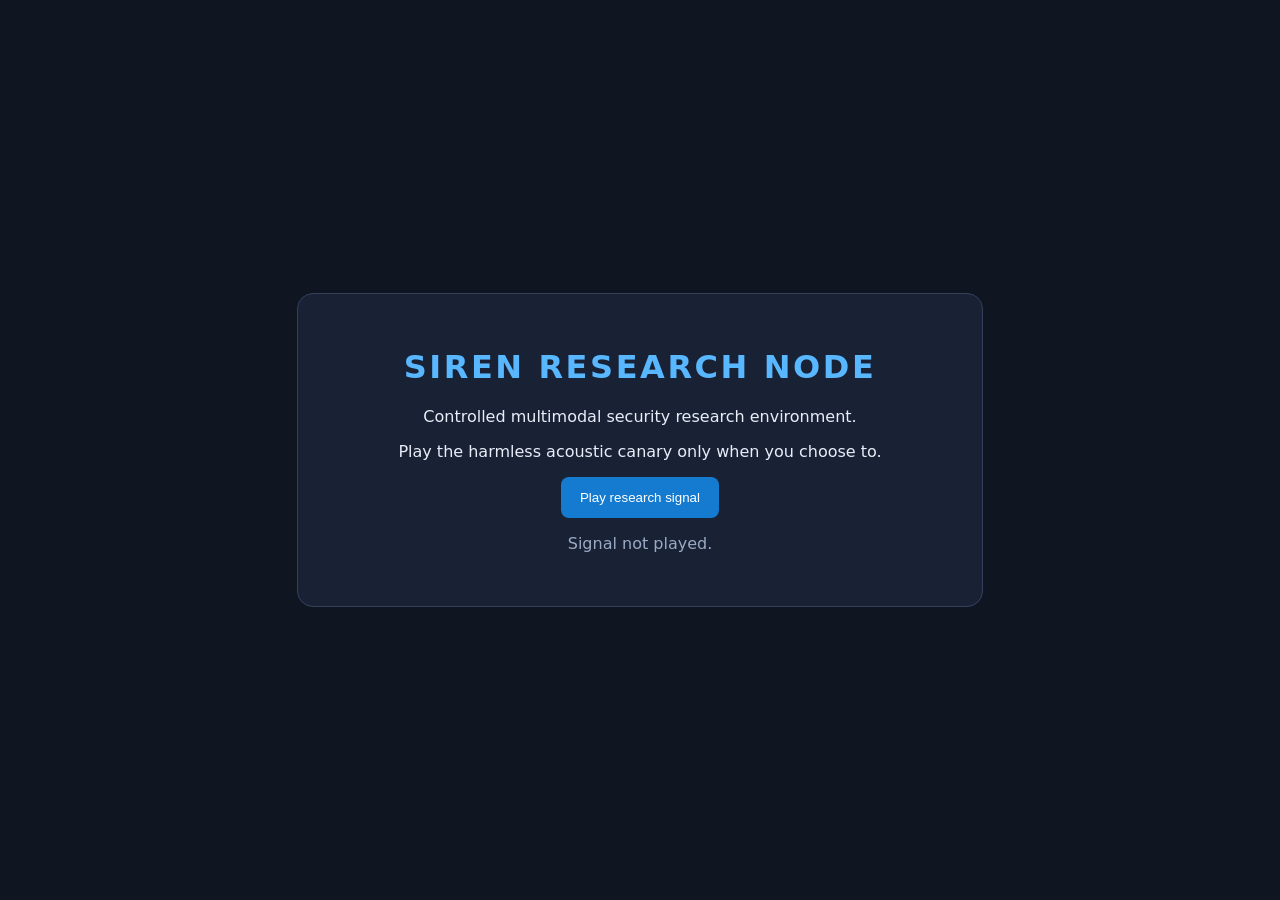
==== src/siren_trap/decoy_firewall/templates/decoy.html @ a5b091a7 "feat: add Siren-Trap defensive research foundation" ====
<!doctype html>
<html lang="en">
<head>
  <meta charset="utf-8">
  <meta name="viewport" content="width=device-width, initial-scale=1">
  <meta name="referrer" content="no-referrer">
  <title>Siren-Trap Research Node</title>
  <style>
    :root { color-scheme: dark; font-family: system-ui, sans-serif; }
    body { margin: 0; min-height: 100vh; display: grid; place-items: center;
      background: #101522; color: #e8edf7; }
    main { width: min(90%, 620px); padding: 2rem; border: 1px solid #34415c;
      border-radius: 16px; background: #192235; text-align: center; }
    h1 { color: #58b7ff; letter-spacing: .08em; }
    button { padding: .8rem 1.2rem; border: 0; border-radius: 8px;
      background: #147bd1; color: white; cursor: pointer; }
    #status { color: #9baac4; min-height: 1.5em; }
  </style>
</head>
<body>
  <main>
    <h1>SIREN RESEARCH NODE</h1>
    <p>Controlled multimodal security research environment.</p>
    <p>Play the harmless acoustic canary only when you choose to.</p>
    <button id="play" type="button">Play research signal</button>
    <p id="status" role="status" aria-live="polite">Signal not played.</p>
    <audio id="canary" preload="none">
      <source src="/audio/canary.wav" type="audio/wav">
    </audio>
  </main>
  <script>
    const button = document.getElementById("play");
    const audio = document.getElementById("canary");
    const status = document.getElementById("status");
    button.addEventListener("click", async () => {
      try {
        audio.src = "/audio/canary.wav";
        await audio.play();
        status.textContent = "Research signal playing.";
      } catch {
        status.textContent = "Playback unavailable. Check audio support.";
      }
    });
  </script>
</body>
</html>
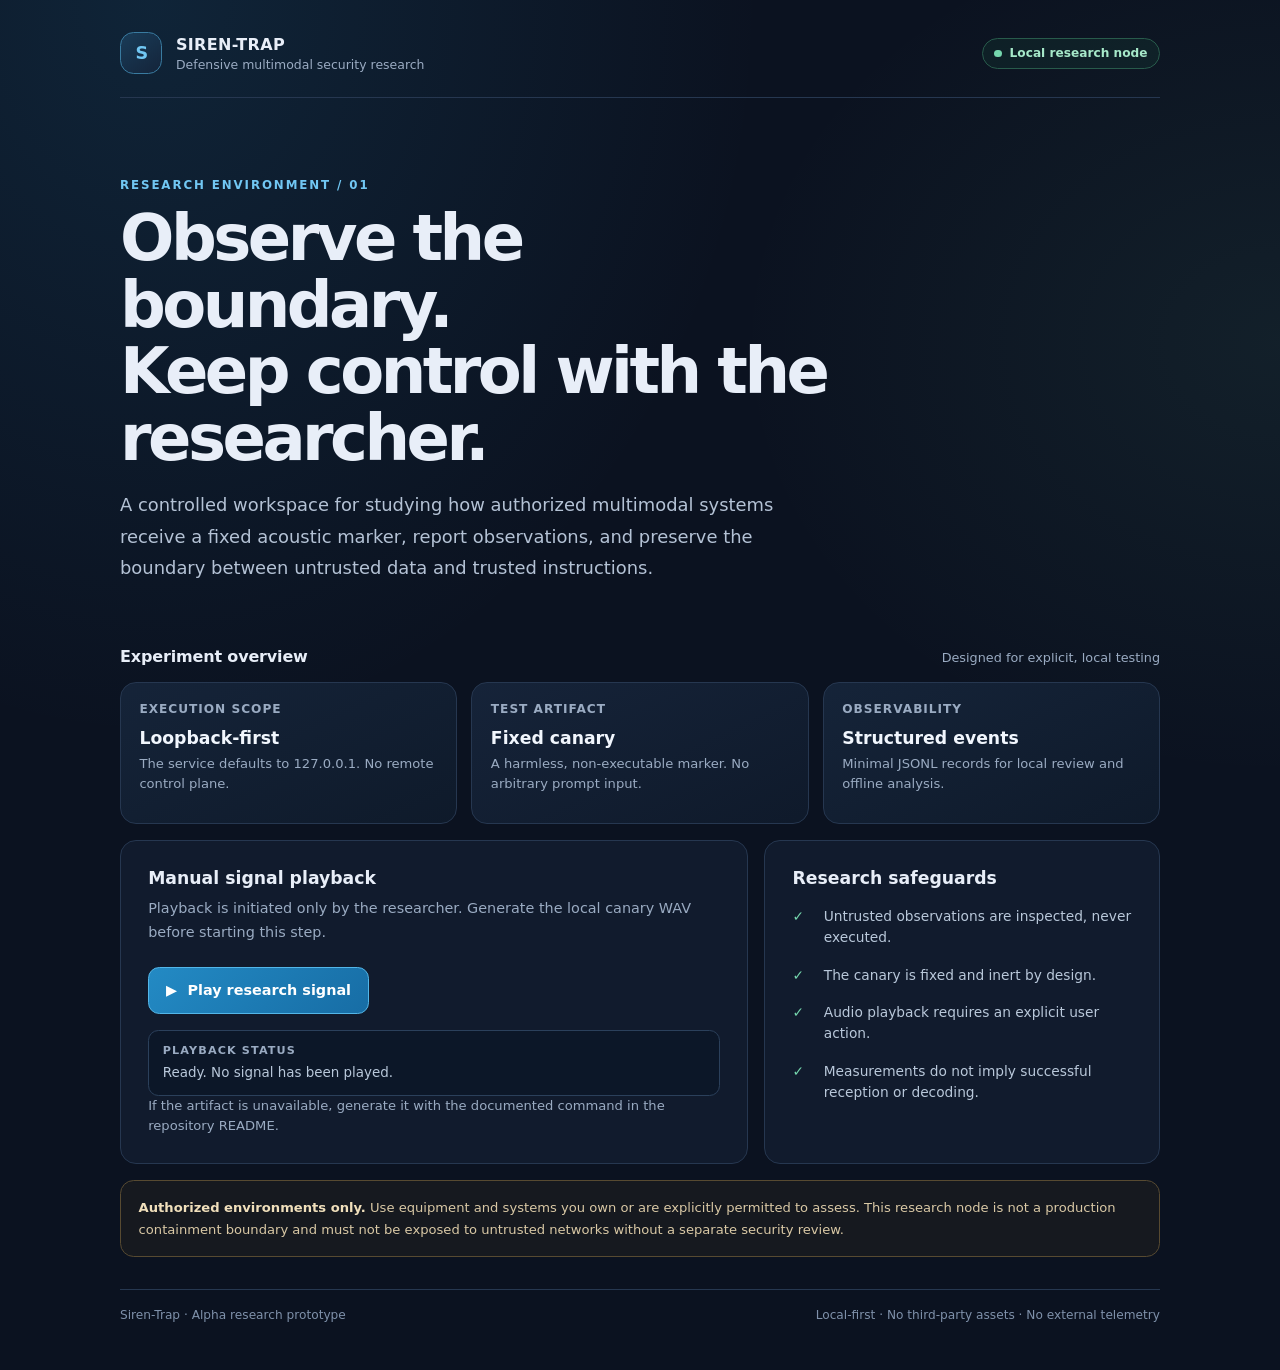
==== commit 567c0e90: "feat: elevate local research preview interface" ====
--- a/src/siren_trap/decoy_firewall/templates/decoy.html
+++ b/src/siren_trap/decoy_firewall/templates/decoy.html
@@ -4,42 +4,343 @@
   <meta charset="utf-8">
   <meta name="viewport" content="width=device-width, initial-scale=1">
   <meta name="referrer" content="no-referrer">
-  <title>Siren-Trap Research Node</title>
+  <meta name="color-scheme" content="dark">
+  <meta name="theme-color" content="#0b1220">
+  <title>Siren-Trap | Local Research Node</title>
   <style>
-    :root { color-scheme: dark; font-family: system-ui, sans-serif; }
-    body { margin: 0; min-height: 100vh; display: grid; place-items: center;
-      background: #101522; color: #e8edf7; }
-    main { width: min(90%, 620px); padding: 2rem; border: 1px solid #34415c;
-      border-radius: 16px; background: #192235; text-align: center; }
-    h1 { color: #58b7ff; letter-spacing: .08em; }
-    button { padding: .8rem 1.2rem; border: 0; border-radius: 8px;
-      background: #147bd1; color: white; cursor: pointer; }
-    #status { color: #9baac4; min-height: 1.5em; }
+    :root {
+      color-scheme: dark;
+      font-family: Inter, ui-sans-serif, system-ui, -apple-system, BlinkMacSystemFont, "Segoe UI", sans-serif;
+      background: #0b1220;
+      color: #e8eef8;
+      font-synthesis: none;
+      text-rendering: optimizeLegibility;
+      --surface: #111c2e;
+      --surface-raised: #16243a;
+      --line: #263750;
+      --muted: #9aabc2;
+      --accent: #71c7f3;
+      --accent-strong: #2d9ed8;
+      --green: #75d6ad;
+    }
+
+    * { box-sizing: border-box; }
+
+    body {
+      min-width: 320px;
+      min-height: 100vh;
+      margin: 0;
+      background:
+        radial-gradient(ellipse at 12% 0%, rgb(45 158 216 / 13%), transparent 38rem),
+        radial-gradient(ellipse at 100% 25%, rgb(117 214 173 / 7%), transparent 34rem),
+        #0b1220;
+    }
+
+    .shell { width: min(100% - 2rem, 1040px); margin: 0 auto; padding: 2rem 0 3rem; }
+
+    .topbar {
+      display: flex;
+      align-items: center;
+      justify-content: space-between;
+      gap: 1rem;
+      padding-bottom: 1.4rem;
+      border-bottom: 1px solid var(--line);
+    }
+
+    .brand { display: flex; align-items: center; gap: .85rem; }
+    .brand-mark {
+      display: grid;
+      width: 2.65rem;
+      height: 2.65rem;
+      place-items: center;
+      border: 1px solid #397ba0;
+      border-radius: .85rem;
+      background: linear-gradient(145deg, #193c58, #14243a);
+      color: var(--accent);
+      font-size: 1.1rem;
+      font-weight: 800;
+      letter-spacing: -.08em;
+    }
+    .brand-name { margin: 0; font-size: 1rem; font-weight: 750; letter-spacing: .02em; }
+    .brand-caption { margin: .2rem 0 0; color: var(--muted); font-size: .78rem; }
+
+    .scope-pill {
+      display: inline-flex;
+      align-items: center;
+      gap: .5rem;
+      padding: .48rem .72rem;
+      border: 1px solid #285b4b;
+      border-radius: 999px;
+      background: rgb(29 91 69 / 17%);
+      color: #a6e8c9;
+      font-size: .76rem;
+      font-weight: 650;
+      white-space: nowrap;
+    }
+    .scope-pill::before {
+      width: .45rem;
+      height: .45rem;
+      border-radius: 50%;
+      background: var(--green);
+      content: "";
+    }
+
+    .hero { padding: clamp(2.5rem, 7vw, 5rem) 0 2rem; max-width: 760px; }
+    .eyebrow {
+      margin: 0 0 .85rem;
+      color: var(--accent);
+      font-size: .74rem;
+      font-weight: 750;
+      letter-spacing: .16em;
+      text-transform: uppercase;
+    }
+    h1 {
+      max-width: 720px;
+      margin: 0;
+      font-size: clamp(2.1rem, 6vw, 4rem);
+      line-height: 1.04;
+      letter-spacing: -.055em;
+    }
+    .hero-copy { max-width: 660px; margin: 1.1rem 0 0; color: #b4c2d5; font-size: clamp(1rem, 2vw, 1.12rem); line-height: 1.75; }
+
+    .section-heading {
+      display: flex;
+      align-items: baseline;
+      justify-content: space-between;
+      gap: 1rem;
+      margin: 2rem 0 1rem;
+    }
+    .section-heading h2 { margin: 0; font-size: 1rem; letter-spacing: -.01em; }
+    .section-heading p { margin: 0; color: var(--muted); font-size: .8rem; }
+
+    .overview {
+      display: grid;
+      grid-template-columns: repeat(3, minmax(0, 1fr));
+      gap: .9rem;
+    }
+    .metric {
+      min-height: 142px;
+      padding: 1.15rem;
+      border: 1px solid var(--line);
+      border-radius: 1rem;
+      background: linear-gradient(155deg, rgb(22 36 58 / 96%), rgb(15 26 43 / 96%));
+    }
+    .metric-label { margin: 0; color: var(--muted); font-size: .76rem; font-weight: 650; letter-spacing: .08em; text-transform: uppercase; }
+    .metric-value { margin: .8rem 0 .35rem; color: #f1f6fd; font-size: 1.08rem; font-weight: 720; }
+    .metric-note { margin: 0; color: #9aabc2; font-size: .82rem; line-height: 1.5; }
+
+    .workspace {
+      display: grid;
+      grid-template-columns: minmax(0, 1.35fr) minmax(250px, .85fr);
+      gap: 1rem;
+      margin-top: 1rem;
+    }
+    .panel {
+      padding: clamp(1.2rem, 3vw, 1.7rem);
+      border: 1px solid var(--line);
+      border-radius: 1rem;
+      background: rgb(17 28 46 / 94%);
+    }
+    .panel h2 { margin: 0; font-size: 1.08rem; }
+    .panel-intro { margin: .55rem 0 1.4rem; color: var(--muted); font-size: .9rem; line-height: 1.65; }
+
+    button {
+      display: inline-flex;
+      min-height: 2.9rem;
+      align-items: center;
+      justify-content: center;
+      gap: .65rem;
+      padding: .78rem 1.05rem;
+      border: 1px solid #53b6e8;
+      border-radius: .7rem;
+      background: linear-gradient(135deg, #238ac4, #176da5);
+      color: white;
+      font: inherit;
+      font-size: .9rem;
+      font-weight: 720;
+      cursor: pointer;
+      transition: filter 150ms ease, transform 150ms ease;
+    }
+    button:hover { filter: brightness(1.12); transform: translateY(-1px); }
+    button:focus-visible { outline: 3px solid #a5e1ff; outline-offset: 3px; }
+    button:active { transform: translateY(0); }
+
+    #status {
+      min-height: 2.8rem;
+      margin: 1rem 0 0;
+      padding: .75rem .85rem;
+      border: 1px solid #2b405b;
+      border-radius: .65rem;
+      background: #0c1728;
+      color: #b9c8da;
+      font-size: .84rem;
+      line-height: 1.5;
+    }
+    .status-label { display: block; margin-bottom: .25rem; color: var(--muted); font-size: .7rem; font-weight: 700; letter-spacing: .1em; text-transform: uppercase; }
+
+    .principles { display: grid; gap: 1rem; margin: 1.1rem 0 0; padding: 0; list-style: none; }
+    .principles li { display: grid; grid-template-columns: 1.3rem 1fr; gap: .65rem; color: #b9c8da; font-size: .86rem; line-height: 1.55; }
+    .principles li::before { color: var(--green); content: "✓"; font-weight: 800; }
+
+    .notice {
+      margin-top: 1rem;
+      padding: 1rem 1.1rem;
+      border: 1px solid #574a31;
+      border-radius: .85rem;
+      background: rgb(91 69 29 / 13%);
+      color: #d9c8a5;
+      font-size: .82rem;
+      line-height: 1.65;
+    }
+    .notice strong { color: #f0dfbb; }
+
+    footer {
+      display: flex;
+      flex-wrap: wrap;
+      justify-content: space-between;
+      gap: .6rem 1rem;
+      margin-top: 2rem;
+      padding-top: 1.1rem;
+      border-top: 1px solid var(--line);
+      color: #7f91aa;
+      font-size: .76rem;
+    }
+
+    @media (max-width: 720px) {
+      .overview { grid-template-columns: 1fr; }
+      .metric { min-height: auto; }
+      .workspace { grid-template-columns: 1fr; }
+      .section-heading { align-items: flex-start; flex-direction: column; gap: .35rem; }
+    }
+    @media (max-width: 440px) {
+      .shell { width: min(100% - 1.25rem, 1040px); padding-top: 1.25rem; }
+      .brand-caption { max-width: 165px; }
+      .scope-pill { padding: .42rem .55rem; font-size: .68rem; }
+    }
+    @media (prefers-reduced-motion: reduce) {
+      *, *::before, *::after { scroll-behavior: auto !important; transition-duration: .01ms !important; }
+    }
   </style>
 </head>
 <body>
-  <main>
-    <h1>SIREN RESEARCH NODE</h1>
-    <p>Controlled multimodal security research environment.</p>
-    <p>Play the harmless acoustic canary only when you choose to.</p>
-    <button id="play" type="button">Play research signal</button>
-    <p id="status" role="status" aria-live="polite">Signal not played.</p>
-    <audio id="canary" preload="none">
-      <source src="/audio/canary.wav" type="audio/wav">
-    </audio>
-  </main>
+  <div class="shell">
+    <header class="topbar">
+      <div class="brand" aria-label="Siren-Trap">
+        <div class="brand-mark" aria-hidden="true">S</div>
+        <div>
+          <p class="brand-name">SIREN-TRAP</p>
+          <p class="brand-caption">Defensive multimodal security research</p>
+        </div>
+      </div>
+      <span class="scope-pill">Local research node</span>
+    </header>
+
+    <main>
+      <section class="hero" aria-labelledby="page-title">
+        <p class="eyebrow">Research environment / 01</p>
+        <h1 id="page-title">Observe the boundary.<br>Keep control with the researcher.</h1>
+        <p class="hero-copy">
+          A controlled workspace for studying how authorized multimodal systems
+          receive a fixed acoustic marker, report observations, and preserve
+          the boundary between untrusted data and trusted instructions.
+        </p>
+      </section>
+
+      <section aria-labelledby="overview-title">
+        <div class="section-heading">
+          <h2 id="overview-title">Experiment overview</h2>
+          <p>Designed for explicit, local testing</p>
+        </div>
+        <div class="overview">
+          <article class="metric">
+            <p class="metric-label">Execution scope</p>
+            <p class="metric-value">Loopback-first</p>
+            <p class="metric-note">The service defaults to 127.0.0.1. No remote control plane.</p>
+          </article>
+          <article class="metric">
+            <p class="metric-label">Test artifact</p>
+            <p class="metric-value">Fixed canary</p>
+            <p class="metric-note">A harmless, non-executable marker. No arbitrary prompt input.</p>
+          </article>
+          <article class="metric">
+            <p class="metric-label">Observability</p>
+            <p class="metric-value">Structured events</p>
+            <p class="metric-note">Minimal JSONL records for local review and offline analysis.</p>
+          </article>
+        </div>
+      </section>
+
+      <section class="workspace" aria-label="Research controls and safeguards">
+        <article class="panel">
+          <h2>Manual signal playback</h2>
+          <p class="panel-intro">
+            Playback is initiated only by the researcher. Generate the local
+            canary WAV before starting this step.
+          </p>
+          <button id="play" type="button" aria-describedby="playback-help">
+            <span aria-hidden="true">▶</span>
+            Play research signal
+          </button>
+          <audio id="canary" preload="none">
+            <source src="/audio/canary.wav" type="audio/wav">
+          </audio>
+          <p id="status" role="status" aria-live="polite">
+            <span class="status-label">Playback status</span>
+            Ready. No signal has been played.
+          </p>
+          <p id="playback-help" class="metric-note">
+            If the artifact is unavailable, generate it with the documented
+            command in the repository README.
+          </p>
+        </article>
+
+        <aside class="panel">
+          <h2>Research safeguards</h2>
+          <ul class="principles">
+            <li>Untrusted observations are inspected, never executed.</li>
+            <li>The canary is fixed and inert by design.</li>
+            <li>Audio playback requires an explicit user action.</li>
+            <li>Measurements do not imply successful reception or decoding.</li>
+          </ul>
+        </aside>
+      </section>
+
+      <aside class="notice" aria-label="Authorization notice">
+        <strong>Authorized environments only.</strong>
+        Use equipment and systems you own or are explicitly permitted to assess.
+        This research node is not a production containment boundary and must not
+        be exposed to untrusted networks without a separate security review.
+      </aside>
+    </main>
+
+    <footer>
+      <span>Siren-Trap · Alpha research prototype</span>
+      <span>Local-first · No third-party assets · No external telemetry</span>
+    </footer>
+  </div>
+
   <script>
     const button = document.getElementById("play");
     const audio = document.getElementById("canary");
     const status = document.getElementById("status");
+
     button.addEventListener("click", async () => {
+      status.textContent = "Requesting local canary audio…";
       try {
         audio.src = "/audio/canary.wav";
         await audio.play();
-        status.textContent = "Research signal playing.";
+        status.textContent = "Research signal is playing.";
       } catch {
-        status.textContent = "Playback unavailable. Check audio support.";
+        status.textContent =
+          "Playback unavailable. Generate the canary WAV and verify browser audio support.";
       }
+    });
+
+    audio.addEventListener("ended", () => {
+      status.textContent = "Playback complete. Review receiver-side evidence separately.";
+    });
+    audio.addEventListener("error", () => {
+      status.textContent = "Canary audio could not be loaded. Generate the local WAV artifact first.";
     });
   </script>
 </body>
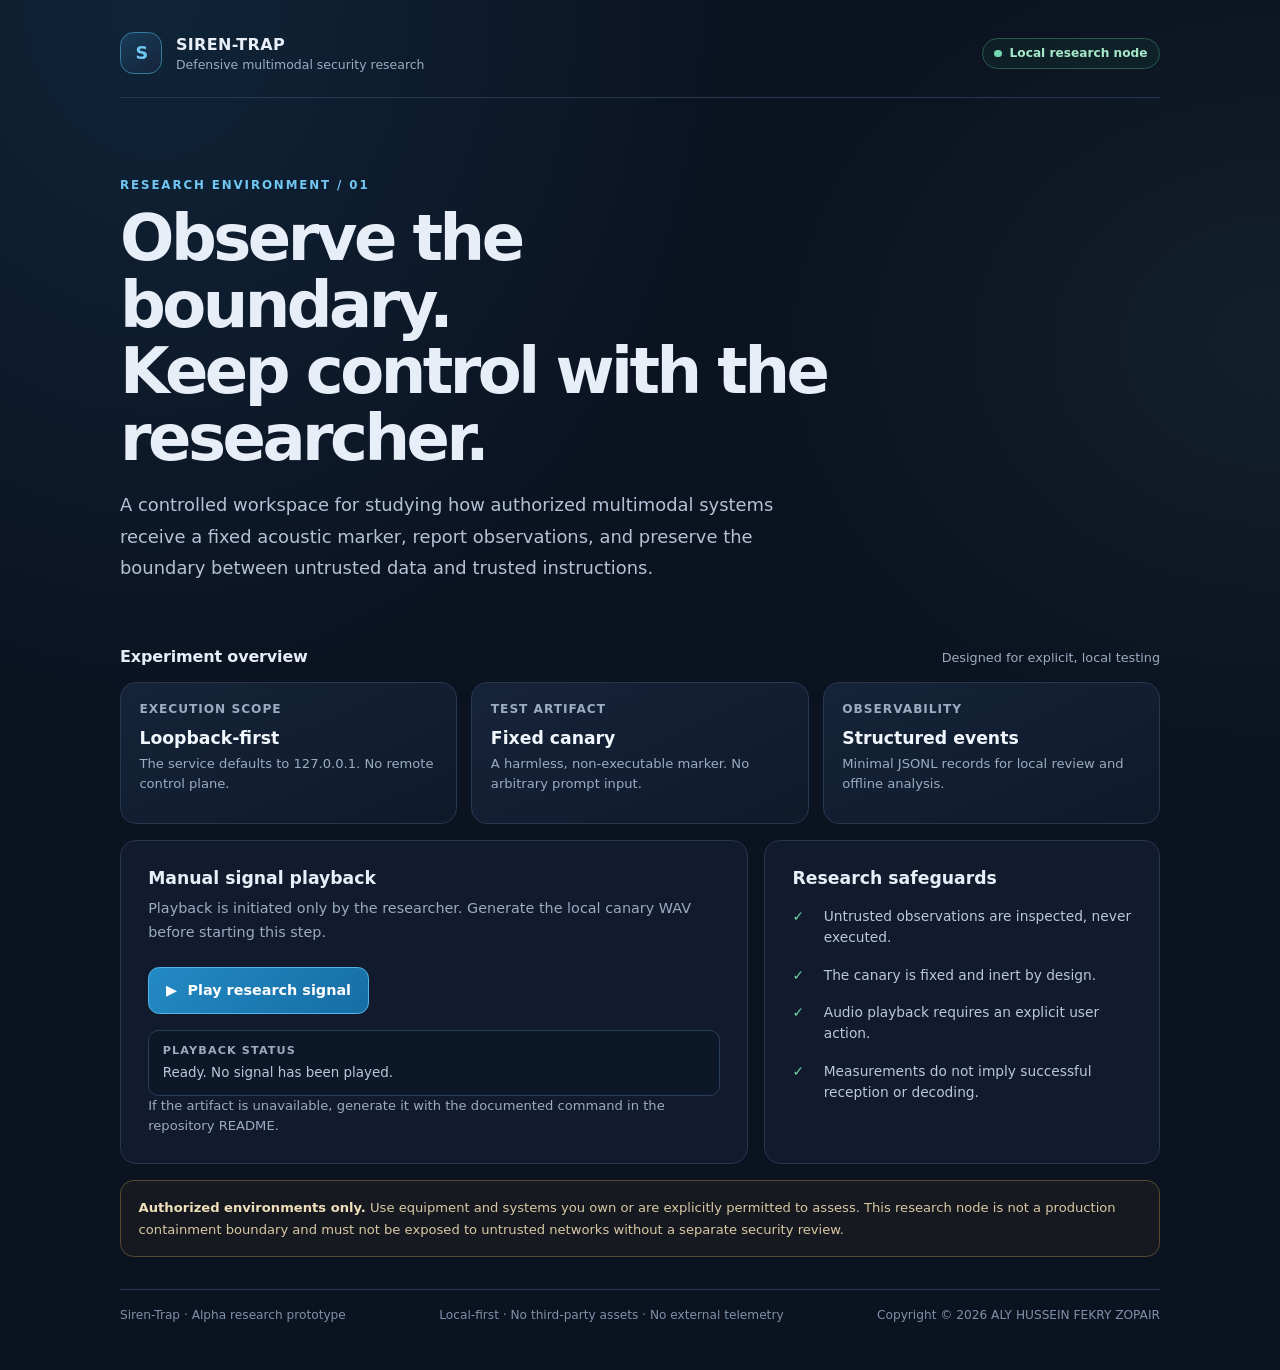
==== commit 5f7e0f45: "docs: display approved copyright attribution in preview" ====
--- a/src/siren_trap/decoy_firewall/templates/decoy.html
+++ b/src/siren_trap/decoy_firewall/templates/decoy.html
@@ -316,6 +316,7 @@
     <footer>
       <span>Siren-Trap · Alpha research prototype</span>
       <span>Local-first · No third-party assets · No external telemetry</span>
+      <span>Copyright © 2026 ALY HUSSEIN FEKRY ZOPAIR</span>
     </footer>
   </div>
 
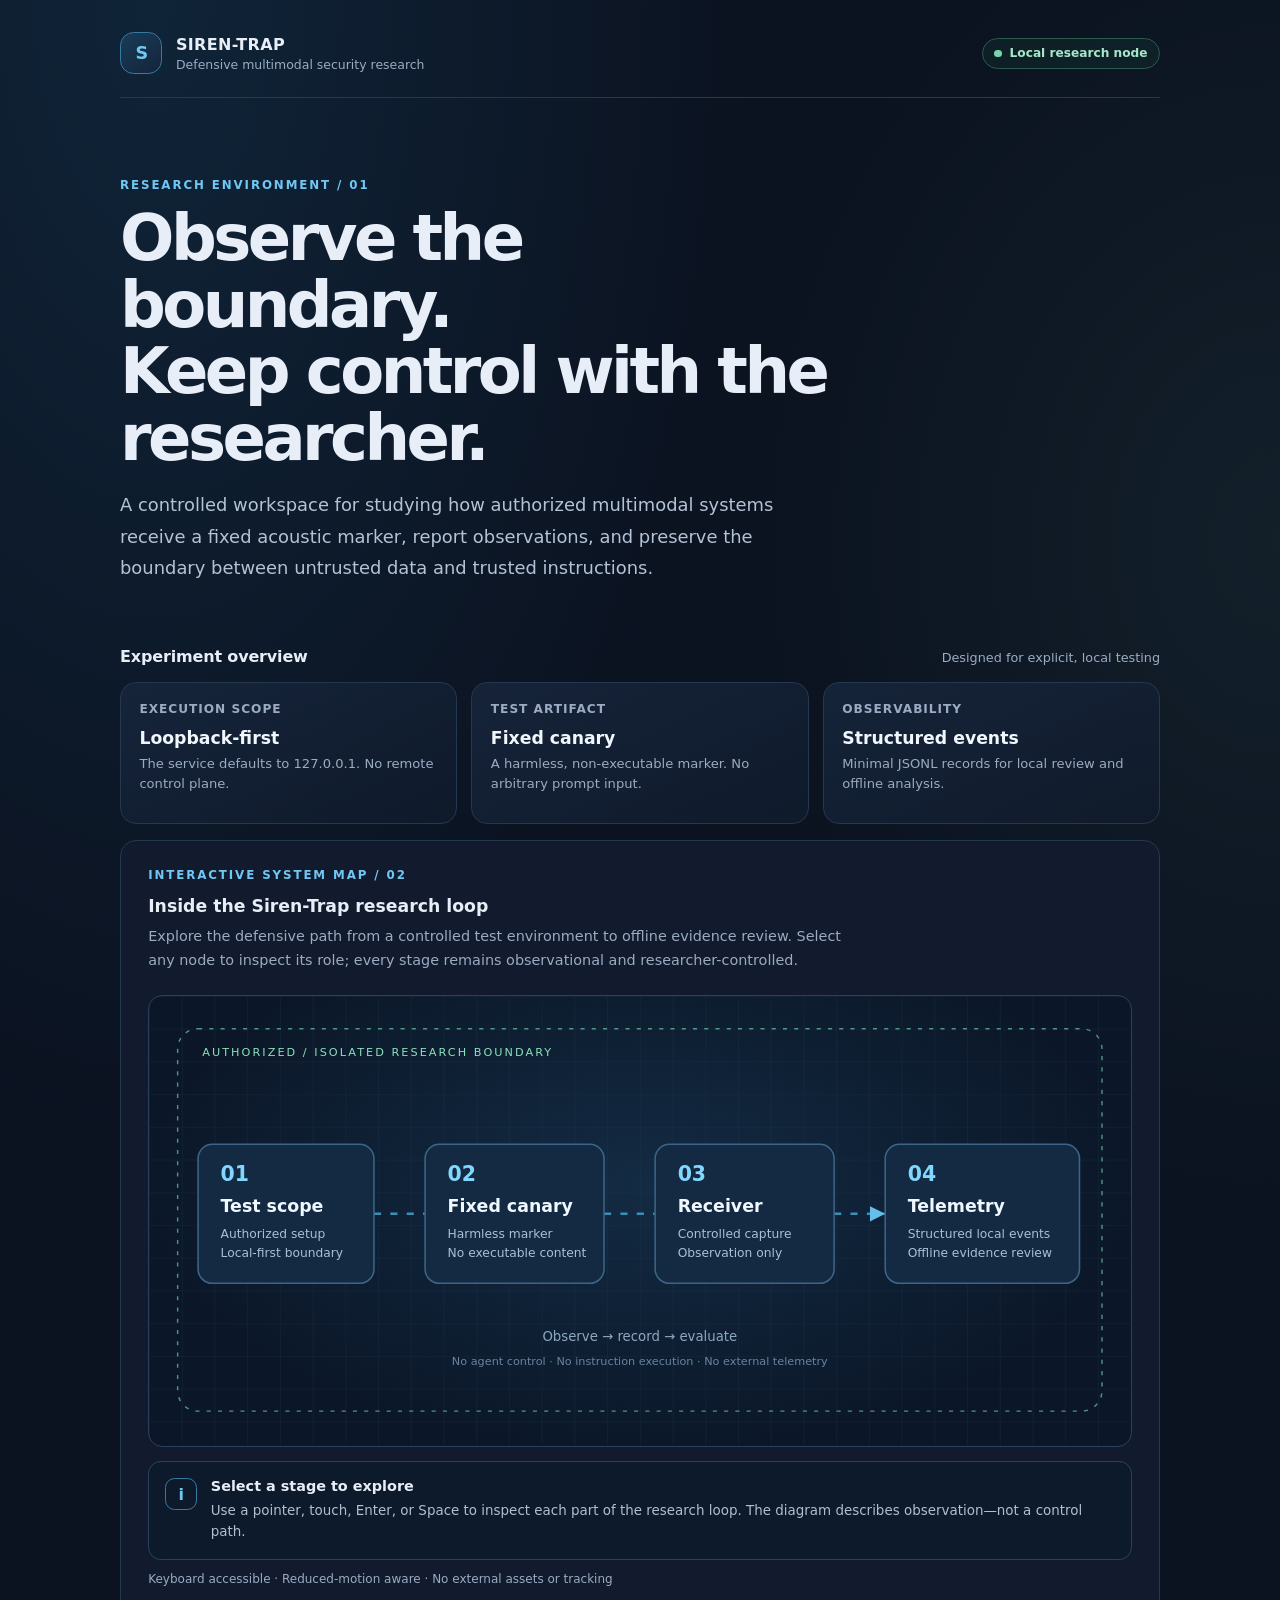
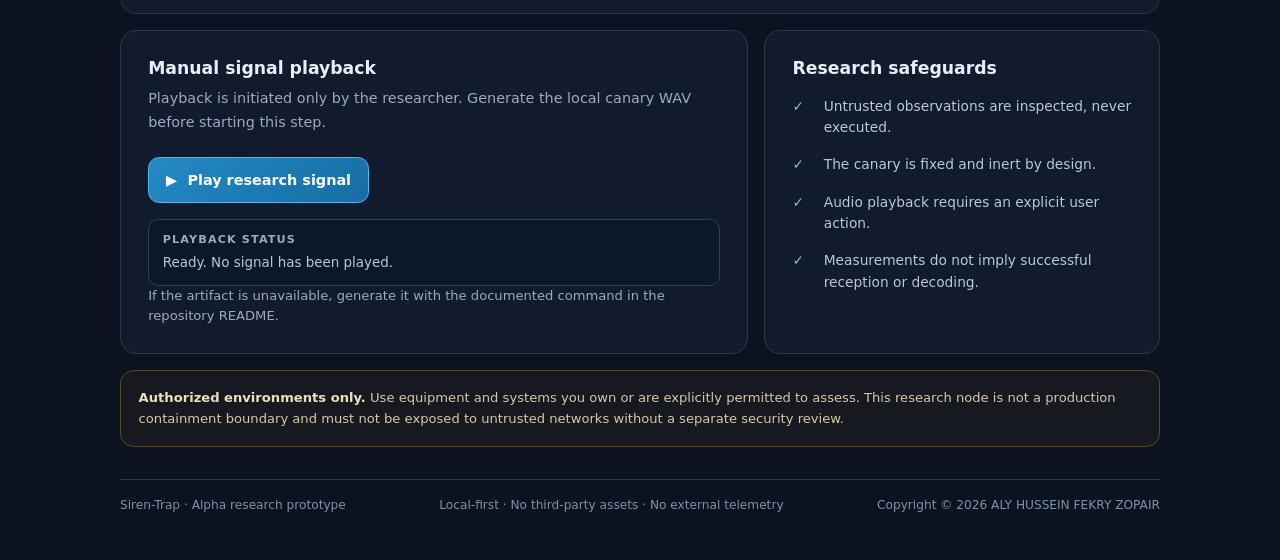
==== commit 360f7ea7: "feat: add interactive defensive architecture map" ====
--- a/src/siren_trap/decoy_firewall/templates/decoy.html
+++ b/src/siren_trap/decoy_firewall/templates/decoy.html
@@ -206,6 +206,36 @@
       font-size: .76rem;
     }
 
+
+
+    .architecture-panel { margin-top: 1rem; overflow: hidden; }
+    .architecture-panel .panel-intro { max-width: 720px; }
+    .architecture-map-wrap {
+      overflow: hidden;
+      border: 1px solid #29415d;
+      border-radius: .9rem;
+      background: radial-gradient(ellipse at 50% 42%, #132b43 0%, #0b1728 72%);
+    }
+    .architecture-map { display: block; width: 100%; height: auto; }
+    .architecture-map .grid-line { stroke: #24405b; stroke-width: 1; opacity: .35; }
+    .architecture-map .route { fill: none; stroke: #3e8db8; stroke-width: 2.5; stroke-dasharray: 7 9; animation: route-flow 18s linear infinite; }
+    .architecture-map .node { cursor: pointer; outline: none; }
+    .architecture-map .node rect { fill: #142a42; stroke: #3b6687; stroke-width: 1.5; transition: stroke 160ms ease, fill 160ms ease, filter 160ms ease; }
+    .architecture-map .node .node-title { fill: #eff7ff; font-size: 17px; font-weight: 700; }
+    .architecture-map .node .node-copy { fill: #a8bfd4; font-size: 12px; }
+    .architecture-map .node .node-icon { fill: #82d7ff; font-size: 20px; font-weight: 800; }
+    .architecture-map .node[aria-pressed="true"] rect,
+    .architecture-map .node:focus-visible rect { fill: #1b3d5a; stroke: #8cddff; stroke-width: 2.5; filter: drop-shadow(0 0 9px rgb(83 182 232 / 38%)); }
+    .architecture-map .node:hover rect { stroke: #8cddff; }
+    .architecture-map .boundary { fill: none; stroke: #75d6ad; stroke-width: 1.4; stroke-dasharray: 4 7; opacity: .65; }
+    .architecture-map .boundary-label { fill: #8ce0ba; font-size: 11px; letter-spacing: 2px; }
+    .architecture-detail { display: flex; align-items: flex-start; gap: .85rem; margin-top: .9rem; padding: 1rem; border: 1px solid #29415d; border-radius: .8rem; background: #0d1a2b; }
+    .architecture-detail-mark { display: grid; width: 2rem; height: 2rem; flex: 0 0 auto; place-items: center; border: 1px solid #397ba0; border-radius: .6rem; color: var(--accent); font-weight: 800; }
+    .architecture-detail h3 { margin: 0; font-size: .9rem; }
+    .architecture-detail p { margin: .35rem 0 0; color: #aebfd2; font-size: .84rem; line-height: 1.6; }
+    .architecture-hint { margin: .75rem 0 0; color: var(--muted); font-size: .75rem; }
+    @keyframes route-flow { to { stroke-dashoffset: -160; } }
+
     @media (max-width: 720px) {
       .overview { grid-template-columns: 1fr; }
       .metric { min-height: auto; }
@@ -270,6 +300,55 @@
         </div>
       </section>
 
+
+
+      <section class="panel architecture-panel" aria-labelledby="architecture-title">
+        <p class="eyebrow">Interactive system map / 02</p>
+        <h2 id="architecture-title">Inside the Siren-Trap research loop</h2>
+        <p class="panel-intro">Explore the defensive path from a controlled test environment to offline evidence review. Select any node to inspect its role; every stage remains observational and researcher-controlled.</p>
+        <div class="architecture-map-wrap">
+          <svg id="architecture-map" class="architecture-map" viewBox="0 0 960 440" role="group" aria-labelledby="architecture-svg-title architecture-svg-desc" xmlns="http://www.w3.org/2000/svg">
+            <title id="architecture-svg-title">Siren-Trap defensive research architecture</title>
+            <desc id="architecture-svg-desc">Four interactive stages: authorized environment, fixed inert canary, controlled receiver and offline telemetry analysis, connected by a one-way observational flow.</desc>
+            <defs>
+              <pattern id="architecture-grid" width="32" height="32" patternUnits="userSpaceOnUse"><path d="M 32 0 L 0 0 0 32" class="grid-line" fill="none"/></pattern>
+              <marker id="architecture-arrow" markerWidth="8" markerHeight="8" refX="6" refY="3" orient="auto"><path d="M0,0 L0,6 L6,3 z" fill="#65bfe9"/></marker>
+            </defs>
+            <rect width="960" height="440" fill="url(#architecture-grid)"/>
+            <rect class="boundary" x="28" y="32" width="904" height="374" rx="20"/>
+            <text class="boundary-label" x="52" y="59">AUTHORIZED / ISOLATED RESEARCH BOUNDARY</text>
+            <path class="route" marker-end="url(#architecture-arrow)" d="M220 213 H270 M445 213 H495 M670 213 H720"/>
+            <g class="node" data-component="environment" role="button" tabindex="0" aria-label="Authorized environment" aria-pressed="false">
+              <rect x="48" y="145" width="172" height="136" rx="14"/>
+              <text class="node-icon" x="70" y="181">01</text><text class="node-title" x="70" y="211">Test scope</text>
+              <text class="node-copy" x="70" y="237">Authorized setup</text><text class="node-copy" x="70" y="255">Local-first boundary</text>
+            </g>
+            <g class="node" data-component="canary" role="button" tabindex="0" aria-label="Fixed inert canary" aria-pressed="false">
+              <rect x="270" y="145" width="175" height="136" rx="14"/>
+              <text class="node-icon" x="292" y="181">02</text><text class="node-title" x="292" y="211">Fixed canary</text>
+              <text class="node-copy" x="292" y="237">Harmless marker</text><text class="node-copy" x="292" y="255">No executable content</text>
+            </g>
+            <g class="node" data-component="receiver" role="button" tabindex="0" aria-label="Controlled receiver and observation" aria-pressed="false">
+              <rect x="495" y="145" width="175" height="136" rx="14"/>
+              <text class="node-icon" x="517" y="181">03</text><text class="node-title" x="517" y="211">Receiver</text>
+              <text class="node-copy" x="517" y="237">Controlled capture</text><text class="node-copy" x="517" y="255">Observation only</text>
+            </g>
+            <g class="node" data-component="telemetry" role="button" tabindex="0" aria-label="Offline telemetry analysis" aria-pressed="false">
+              <rect x="720" y="145" width="190" height="136" rx="14"/>
+              <text class="node-icon" x="742" y="181">04</text><text class="node-title" x="742" y="211">Telemetry</text>
+              <text class="node-copy" x="742" y="237">Structured local events</text><text class="node-copy" x="742" y="255">Offline evidence review</text>
+            </g>
+            <text x="480" y="337" fill="#8da8c1" text-anchor="middle" font-size="13">Observe → record → evaluate</text>
+            <text x="480" y="361" fill="#68849f" text-anchor="middle" font-size="11">No agent control · No instruction execution · No external telemetry</text>
+          </svg>
+        </div>
+        <div class="architecture-detail" id="architecture-detail" role="status" aria-live="polite" aria-atomic="true">
+          <span class="architecture-detail-mark" aria-hidden="true">i</span>
+          <div><h3 id="architecture-detail-title">Select a stage to explore</h3><p id="architecture-detail-copy">Use a pointer, touch, Enter, or Space to inspect each part of the research loop. The diagram describes observation—not a control path.</p></div>
+        </div>
+        <p class="architecture-hint">Keyboard accessible · Reduced-motion aware · No external assets or tracking</p>
+      </section>
+
       <section class="workspace" aria-label="Research controls and safeguards">
         <article class="panel">
           <h2>Manual signal playback</h2>
@@ -321,6 +400,36 @@
   </div>
 
   <script>
+
+
+    const architectureDetails = {
+      environment: { title: "01 · Authorized test scope", copy: "Experiments stay inside systems and devices the researcher owns or is explicitly permitted to assess. The decoy service defaults to loopback; isolation and authorization remain operational responsibilities." },
+      canary: { title: "02 · Fixed inert canary", copy: "A deterministic, harmless marker is used as a test artifact. It is not an instruction, command, arbitrary payload, or executable content." },
+      receiver: { title: "03 · Controlled reception", copy: "A researcher-managed receiver captures or evaluates the test signal. Artifact generation, physical reception, decoding, and agent observation are separate claims that require separate evidence." },
+      telemetry: { title: "04 · Offline telemetry", copy: "Minimal structured events support local review and reproducible analysis. Logs are evidence to inspect—not instructions to execute—and no third-party telemetry is involved." }
+    };
+    const architectureNodes = document.querySelectorAll("#architecture-map [data-component]");
+    const detailTitle = document.getElementById("architecture-detail-title");
+    const detailCopy = document.getElementById("architecture-detail-copy");
+
+    function selectArchitectureNode(node) {
+      const detail = architectureDetails[node.dataset.component];
+      if (!detail) return;
+      architectureNodes.forEach((item) => item.setAttribute("aria-pressed", String(item === node)));
+      detailTitle.textContent = detail.title;
+      detailCopy.textContent = detail.copy;
+    }
+
+    architectureNodes.forEach((node) => {
+      node.addEventListener("click", () => selectArchitectureNode(node));
+      node.addEventListener("keydown", (event) => {
+        if (event.key === "Enter" || event.key === " ") {
+          event.preventDefault();
+          selectArchitectureNode(node);
+        }
+      });
+    });
+
     const button = document.getElementById("play");
     const audio = document.getElementById("canary");
     const status = document.getElementById("status");
